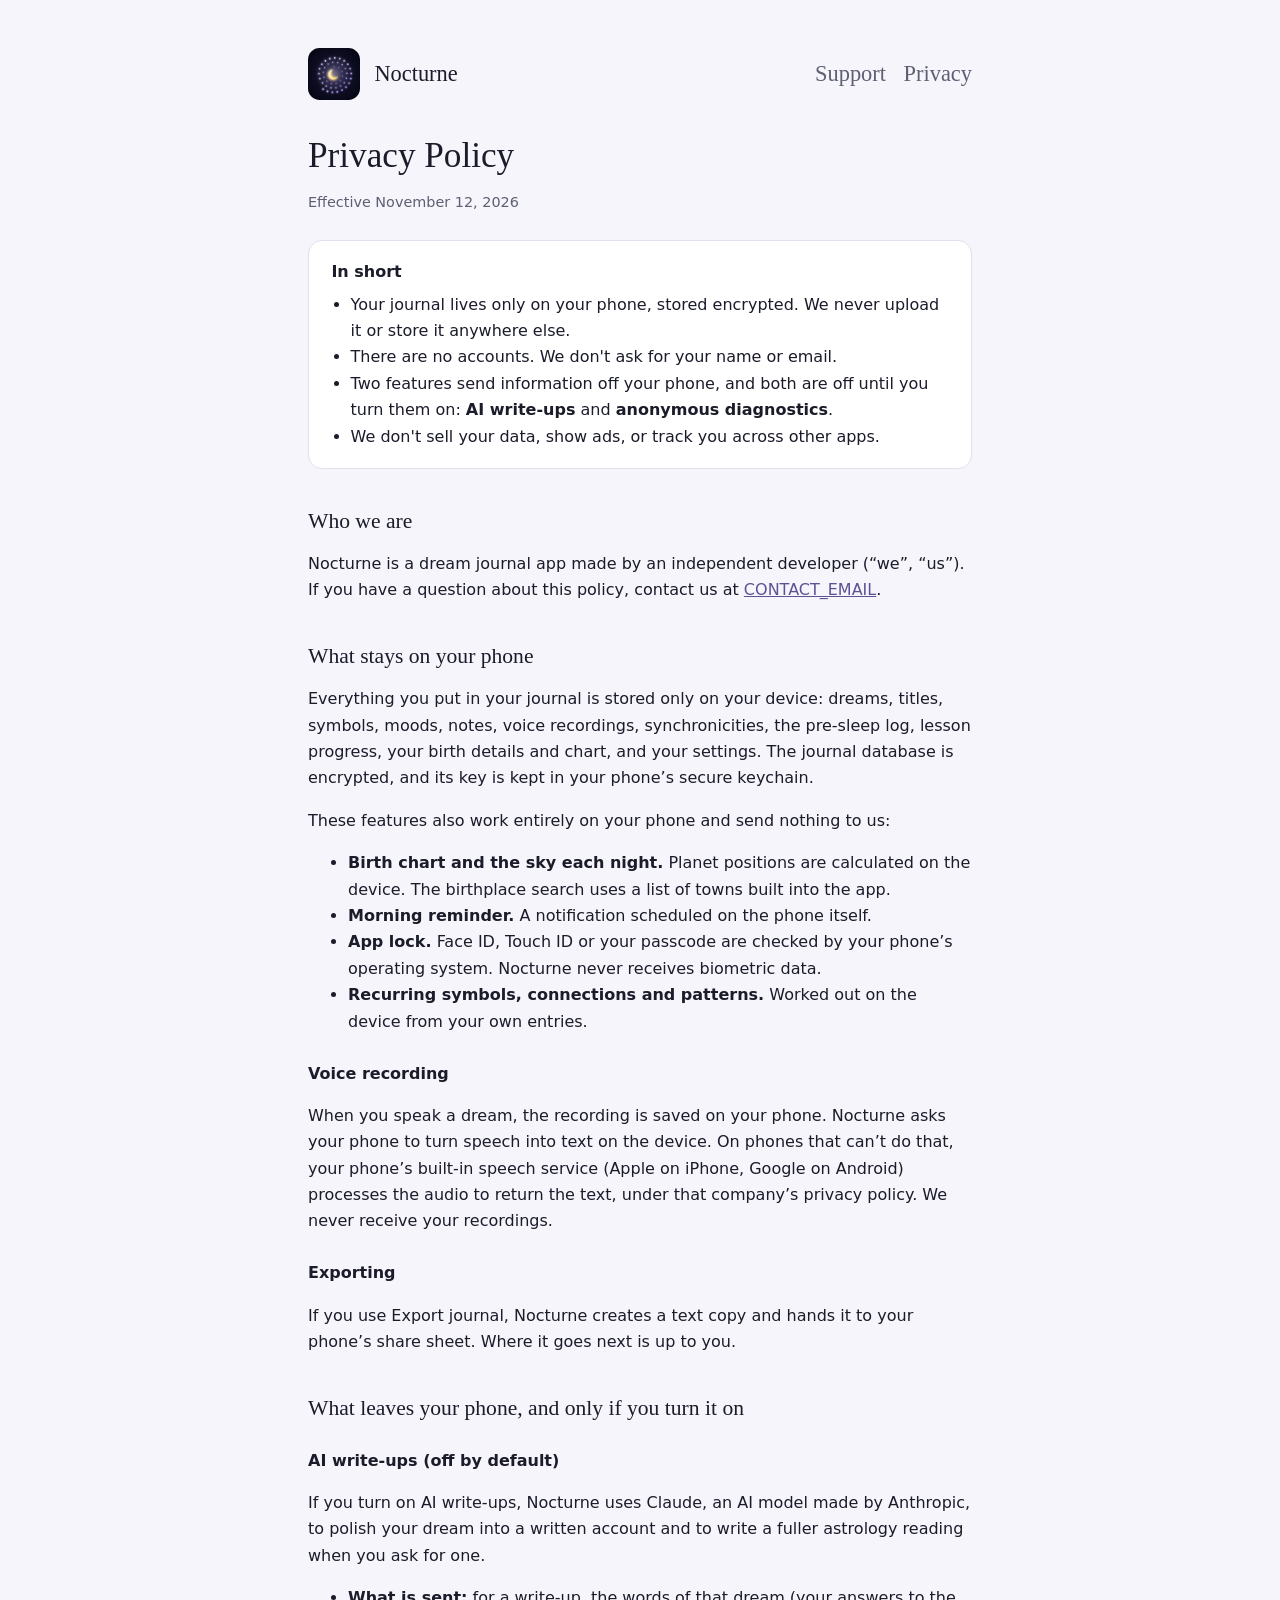
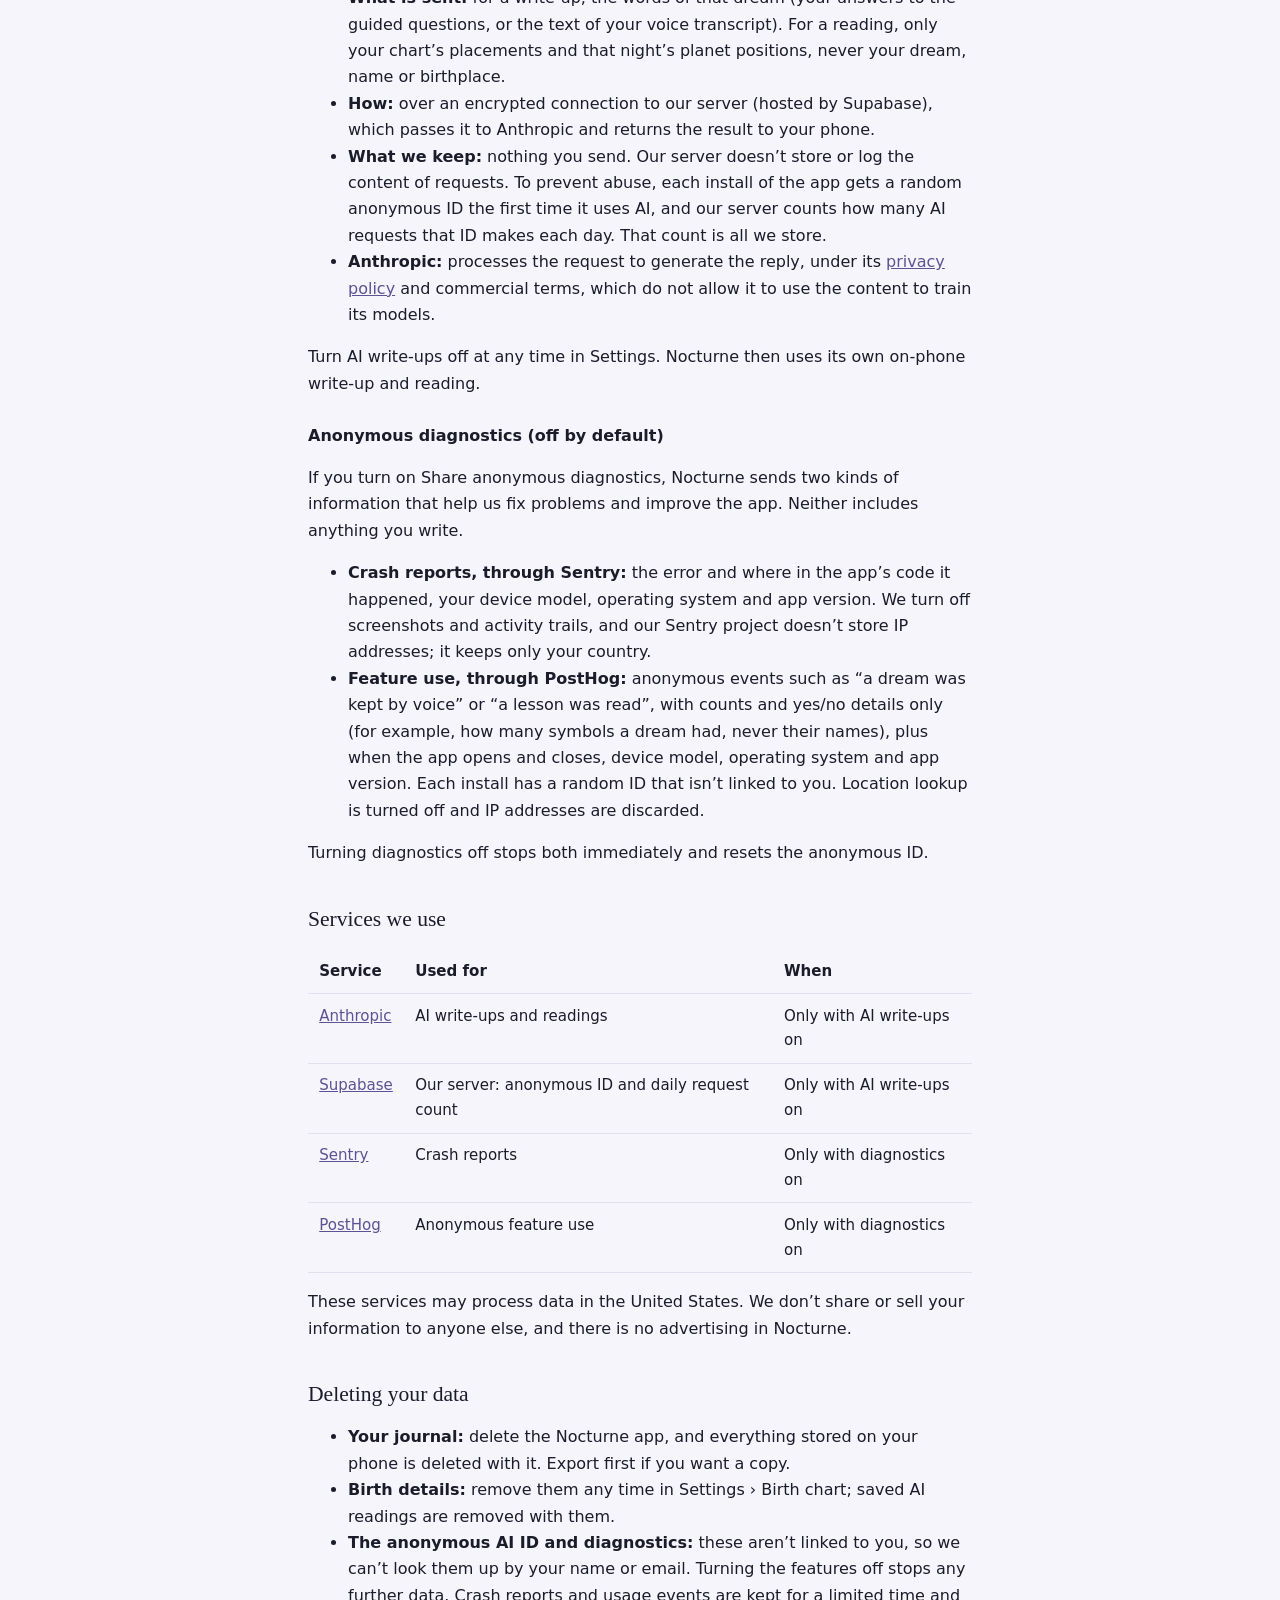
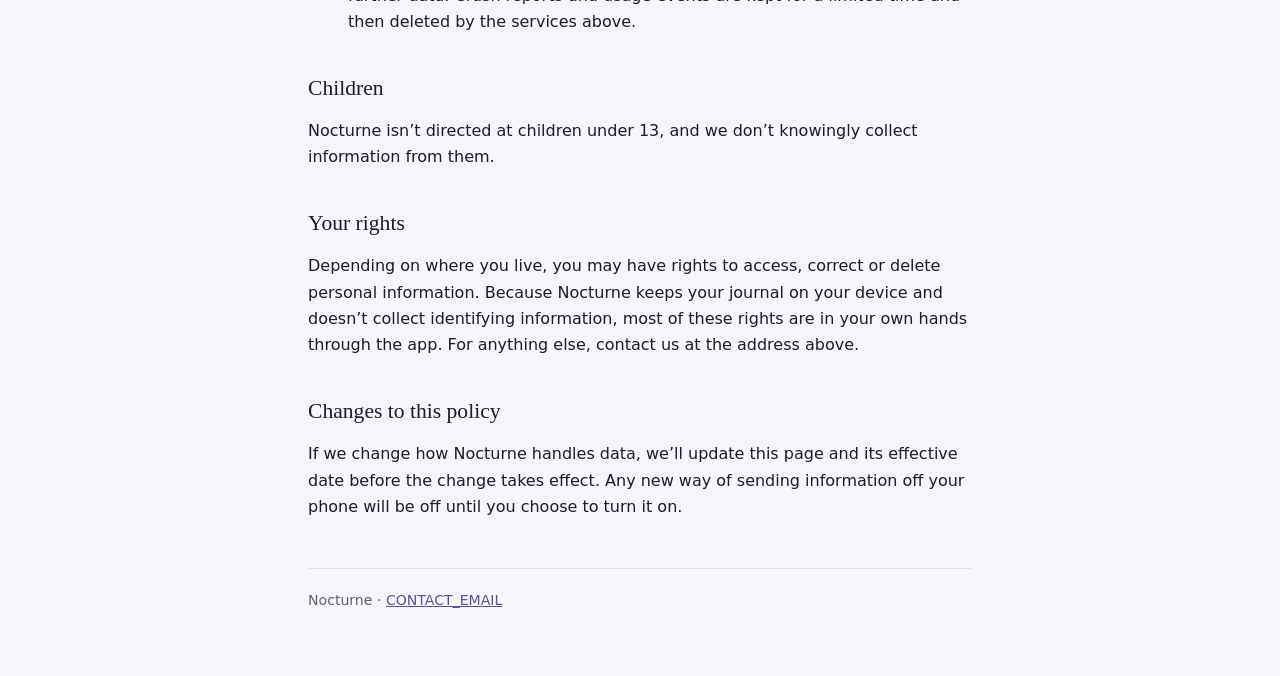
==== privacy/index.html @ dde74344 "Nocturne website: support page and privacy policy Co-Authored-By: Claude Opus 5.5 <noreply@anthropic" ====
<!doctype html>
<html lang="en">
<head>
<meta charset="utf-8">
<meta name="viewport" content="width=device-width, initial-scale=1, viewport-fit=cover">
<title>Privacy Policy · Nocturne</title>
<meta name="description" content="How Nocturne, the dream journal, handles your data.">
<link rel="icon" href="../icon.png">
<link rel="stylesheet" href="../style.css">
</head>
<body>
<div class="wrap">
  <header>
    <img src="../icon.png" alt="">
    <a href="../">Nocturne</a>
    <nav><a href="../">Support</a><a href="./">Privacy</a></nav>
  </header>

  <h1>Privacy Policy</h1>
  <p class="updated">Effective November 12, 2026</p>

  <div class="summary">
    <strong>In short</strong>
    <ul>
      <li>Your journal lives only on your phone, stored encrypted. We never upload it or store it anywhere else.</li>
      <li>There are no accounts. We don't ask for your name or email.</li>
      <li>Two features send information off your phone, and both are off until you turn them on: <strong>AI write-ups</strong> and <strong>anonymous diagnostics</strong>.</li>
      <li>We don't sell your data, show ads, or track you across other apps.</li>
    </ul>
  </div>

  <h2>Who we are</h2>
  <p>Nocturne is a dream journal app made by an independent developer (“we”, “us”). If you have a question about this policy, contact us at <a href="mailto:CONTACT_EMAIL">CONTACT_EMAIL</a>.</p>

  <h2>What stays on your phone</h2>
  <p>Everything you put in your journal is stored only on your device: dreams, titles, symbols, moods, notes, voice recordings, synchronicities, the pre-sleep log, lesson progress, your birth details and chart, and your settings. The journal database is encrypted, and its key is kept in your phone’s secure keychain.</p>
  <p>These features also work entirely on your phone and send nothing to us:</p>
  <ul>
    <li><strong>Birth chart and the sky each night.</strong> Planet positions are calculated on the device. The birthplace search uses a list of towns built into the app.</li>
    <li><strong>Morning reminder.</strong> A notification scheduled on the phone itself.</li>
    <li><strong>App lock.</strong> Face ID, Touch ID or your passcode are checked by your phone’s operating system. Nocturne never receives biometric data.</li>
    <li><strong>Recurring symbols, connections and patterns.</strong> Worked out on the device from your own entries.</li>
  </ul>

  <h3>Voice recording</h3>
  <p>When you speak a dream, the recording is saved on your phone. Nocturne asks your phone to turn speech into text on the device. On phones that can’t do that, your phone’s built-in speech service (Apple on iPhone, Google on Android) processes the audio to return the text, under that company’s privacy policy. We never receive your recordings.</p>

  <h3>Exporting</h3>
  <p>If you use Export journal, Nocturne creates a text copy and hands it to your phone’s share sheet. Where it goes next is up to you.</p>

  <h2>What leaves your phone, and only if you turn it on</h2>

  <h3>AI write-ups (off by default)</h3>
  <p>If you turn on AI write-ups, Nocturne uses Claude, an AI model made by Anthropic, to polish your dream into a written account and to write a fuller astrology reading when you ask for one.</p>
  <ul>
    <li><strong>What is sent:</strong> for a write-up, the words of that dream (your answers to the guided questions, or the text of your voice transcript). For a reading, only your chart’s placements and that night’s planet positions, never your dream, name or birthplace.</li>
    <li><strong>How:</strong> over an encrypted connection to our server (hosted by Supabase), which passes it to Anthropic and returns the result to your phone.</li>
    <li><strong>What we keep:</strong> nothing you send. Our server doesn’t store or log the content of requests. To prevent abuse, each install of the app gets a random anonymous ID the first time it uses AI, and our server counts how many AI requests that ID makes each day. That count is all we store.</li>
    <li><strong>Anthropic:</strong> processes the request to generate the reply, under its <a href="https://www.anthropic.com/legal/privacy">privacy policy</a> and commercial terms, which do not allow it to use the content to train its models.</li>
  </ul>
  <p>Turn AI write-ups off at any time in Settings. Nocturne then uses its own on-phone write-up and reading.</p>

  <h3>Anonymous diagnostics (off by default)</h3>
  <p>If you turn on Share anonymous diagnostics, Nocturne sends two kinds of information that help us fix problems and improve the app. Neither includes anything you write.</p>
  <ul>
    <li><strong>Crash reports, through Sentry:</strong> the error and where in the app’s code it happened, your device model, operating system and app version. We turn off screenshots and activity trails, and our Sentry project doesn’t store IP addresses; it keeps only your country.</li>
    <li><strong>Feature use, through PostHog:</strong> anonymous events such as “a dream was kept by voice” or “a lesson was read”, with counts and yes/no details only (for example, how many symbols a dream had, never their names), plus when the app opens and closes, device model, operating system and app version. Each install has a random ID that isn’t linked to you. Location lookup is turned off and IP addresses are discarded.</li>
  </ul>
  <p>Turning diagnostics off stops both immediately and resets the anonymous ID.</p>

  <h2>Services we use</h2>
  <div class="table">
    <table>
      <thead><tr><th>Service</th><th>Used for</th><th>When</th></tr></thead>
      <tbody>
        <tr><td><a href="https://www.anthropic.com/legal/privacy">Anthropic</a></td><td>AI write-ups and readings</td><td>Only with AI write-ups on</td></tr>
        <tr><td><a href="https://supabase.com/privacy">Supabase</a></td><td>Our server: anonymous ID and daily request count</td><td>Only with AI write-ups on</td></tr>
        <tr><td><a href="https://sentry.io/privacy/">Sentry</a></td><td>Crash reports</td><td>Only with diagnostics on</td></tr>
        <tr><td><a href="https://posthog.com/privacy">PostHog</a></td><td>Anonymous feature use</td><td>Only with diagnostics on</td></tr>
      </tbody>
    </table>
  </div>
  <p>These services may process data in the United States. We don’t share or sell your information to anyone else, and there is no advertising in Nocturne.</p>

  <h2>Deleting your data</h2>
  <ul>
    <li><strong>Your journal:</strong> delete the Nocturne app, and everything stored on your phone is deleted with it. Export first if you want a copy.</li>
    <li><strong>Birth details:</strong> remove them any time in Settings › Birth chart; saved AI readings are removed with them.</li>
    <li><strong>The anonymous AI ID and diagnostics:</strong> these aren’t linked to you, so we can’t look them up by your name or email. Turning the features off stops any further data. Crash reports and usage events are kept for a limited time and then deleted by the services above.</li>
  </ul>

  <h2>Children</h2>
  <p>Nocturne isn’t directed at children under 13, and we don’t knowingly collect information from them.</p>

  <h2>Your rights</h2>
  <p>Depending on where you live, you may have rights to access, correct or delete personal information. Because Nocturne keeps your journal on your device and doesn’t collect identifying information, most of these rights are in your own hands through the app. For anything else, contact us at the address above.</p>

  <h2>Changes to this policy</h2>
  <p>If we change how Nocturne handles data, we’ll update this page and its effective date before the change takes effect. Any new way of sending information off your phone will be off until you choose to turn it on.</p>

  <footer>Nocturne · <a href="mailto:CONTACT_EMAIL">CONTACT_EMAIL</a></footer>
</div>
</body>
</html>
---- style.css ----
/* Nocturne site: the app's night palette, readable in light and dark. */
:root {
  --bg: #f6f5fb;
  --surface: #ffffff;
  --ink: #1b1c2a;
  --muted: #5d6072;
  --rule: #e2e0ee;
  --accent: #5d5294;
  --moon: #b8862b;
  --display: "Iowan Old Style", "Palatino Linotype", Georgia, serif;
  --body: -apple-system, "Segoe UI", system-ui, Roboto, sans-serif;
  color-scheme: light;
}
@media (prefers-color-scheme: dark) {
  :root {
    --bg: #161826;
    --surface: #1e2030;
    --ink: #e4e7f5;
    --muted: #9a9eb3;
    --rule: #2e3142;
    --accent: #b5abfc;
    --moon: #ffe49a;
    color-scheme: dark;
  }
}
* { box-sizing: border-box; }
body {
  margin: 0;
  background: var(--bg);
  color: var(--ink);
  font: 16px/1.65 var(--body);
}
.wrap {
  max-width: 44rem;
  margin: 0 auto;
  padding-block: 3rem 4rem;
  padding-left: max(1.25rem, env(safe-area-inset-left, 0px));
  padding-right: max(1.25rem, env(safe-area-inset-right, 0px));
}
header { display: flex; align-items: center; gap: 0.9rem; margin-bottom: 2.25rem; }
header img { width: 3.25rem; height: 3.25rem; border-radius: 22.37%; }
header a { color: inherit; text-decoration: none; font: 1.4rem/1 var(--display); }
nav { margin-left: auto; display: flex; gap: 1.1rem; font-size: 0.92rem; }
nav a { color: var(--muted); }
h1 { font: 400 2.2rem/1.15 var(--display); margin: 0 0 0.4rem; text-wrap: balance; }
h2 { font: 400 1.35rem/1.3 var(--display); margin: 2.4rem 0 0.6rem; }
h3 { font-size: 1rem; margin: 1.6rem 0 0.4rem; }
p, li { color: var(--ink); }
.lede { color: var(--muted); font-size: 1.05rem; }
.updated { color: var(--muted); font-size: 0.9rem; }
a { color: var(--accent); }
.summary {
  background: var(--surface);
  border: 1px solid var(--rule);
  border-radius: 14px;
  padding: 1.1rem 1.4rem;
  margin: 1.6rem 0;
}
.summary ul { margin: 0.4rem 0 0; padding-left: 1.2rem; }
table { width: 100%; border-collapse: collapse; font-size: 0.94rem; }
.table { overflow-x: auto; margin: 1rem 0; }
th, td { text-align: left; vertical-align: top; padding: 0.6rem 0.7rem; border-bottom: 1px solid var(--rule); }
th { font-weight: 600; }
footer { margin-top: 3rem; padding-top: 1.2rem; border-top: 1px solid var(--rule); color: var(--muted); font-size: 0.88rem; }
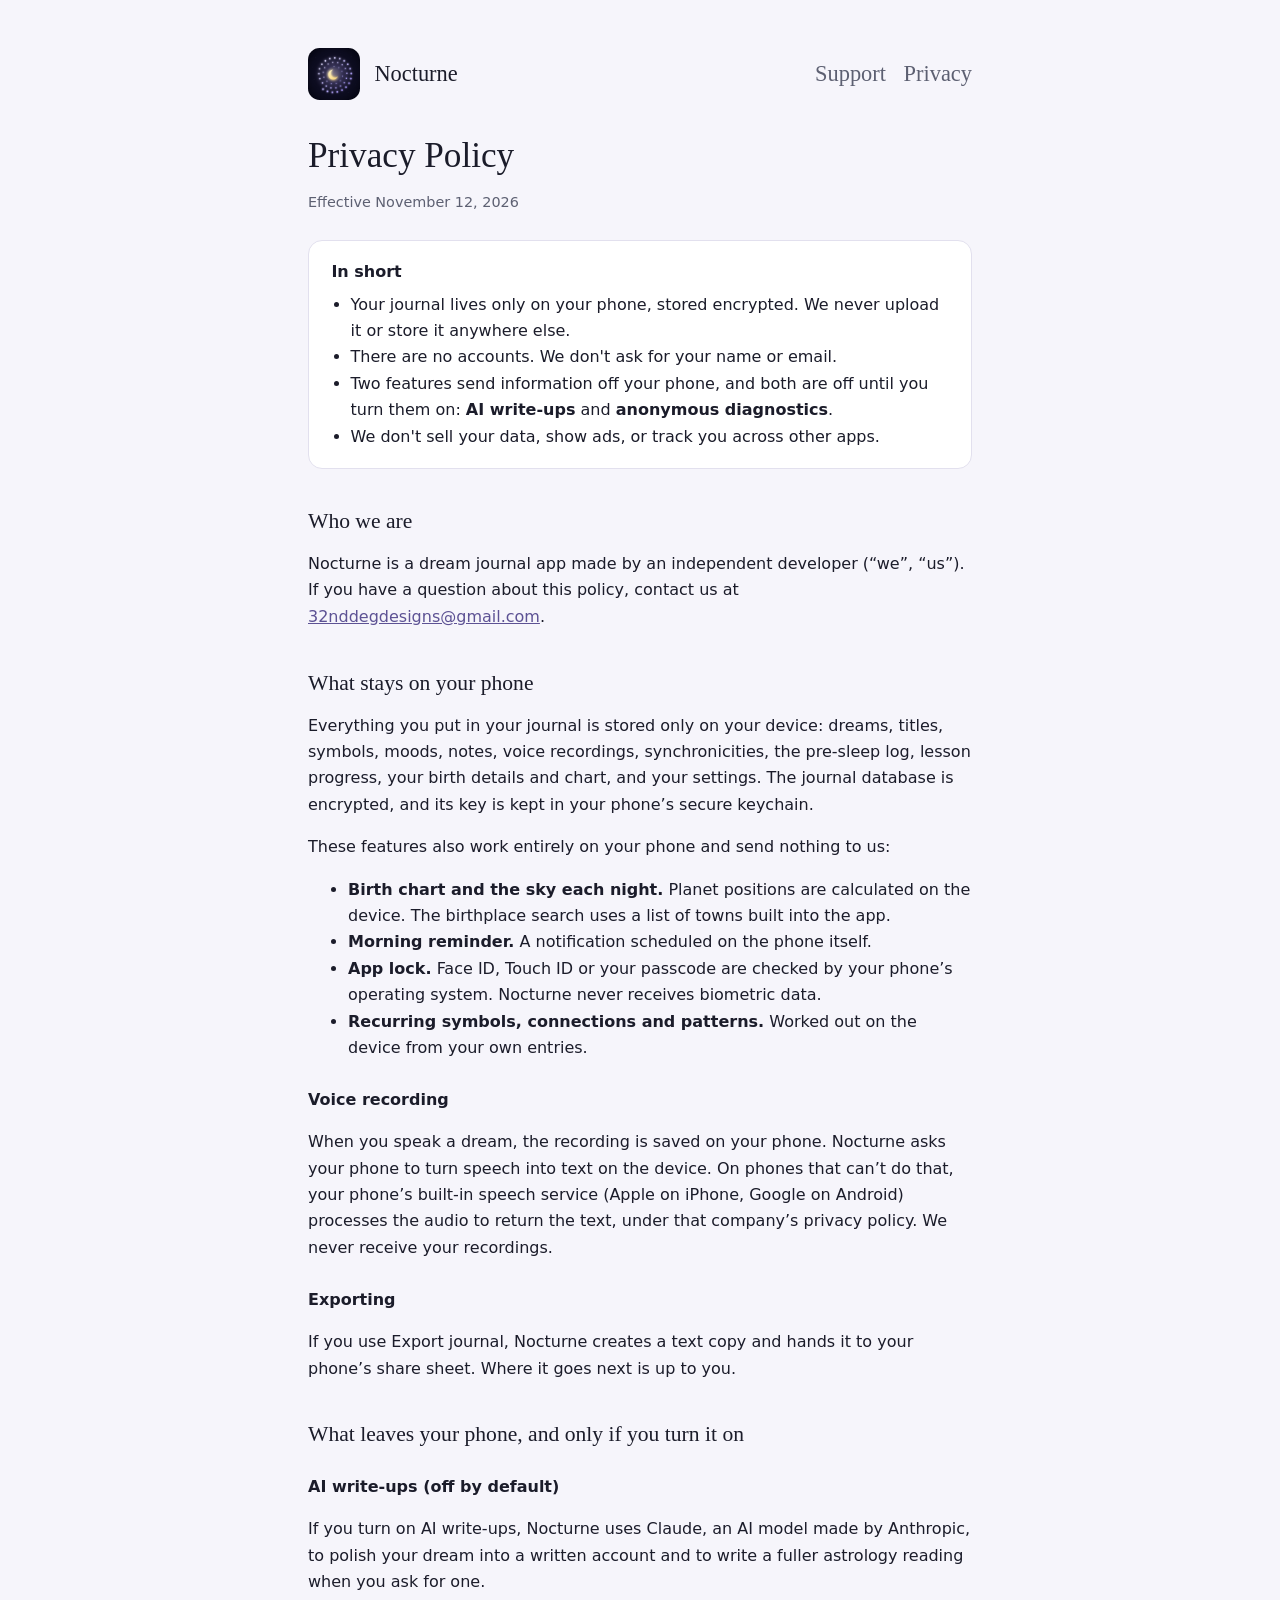
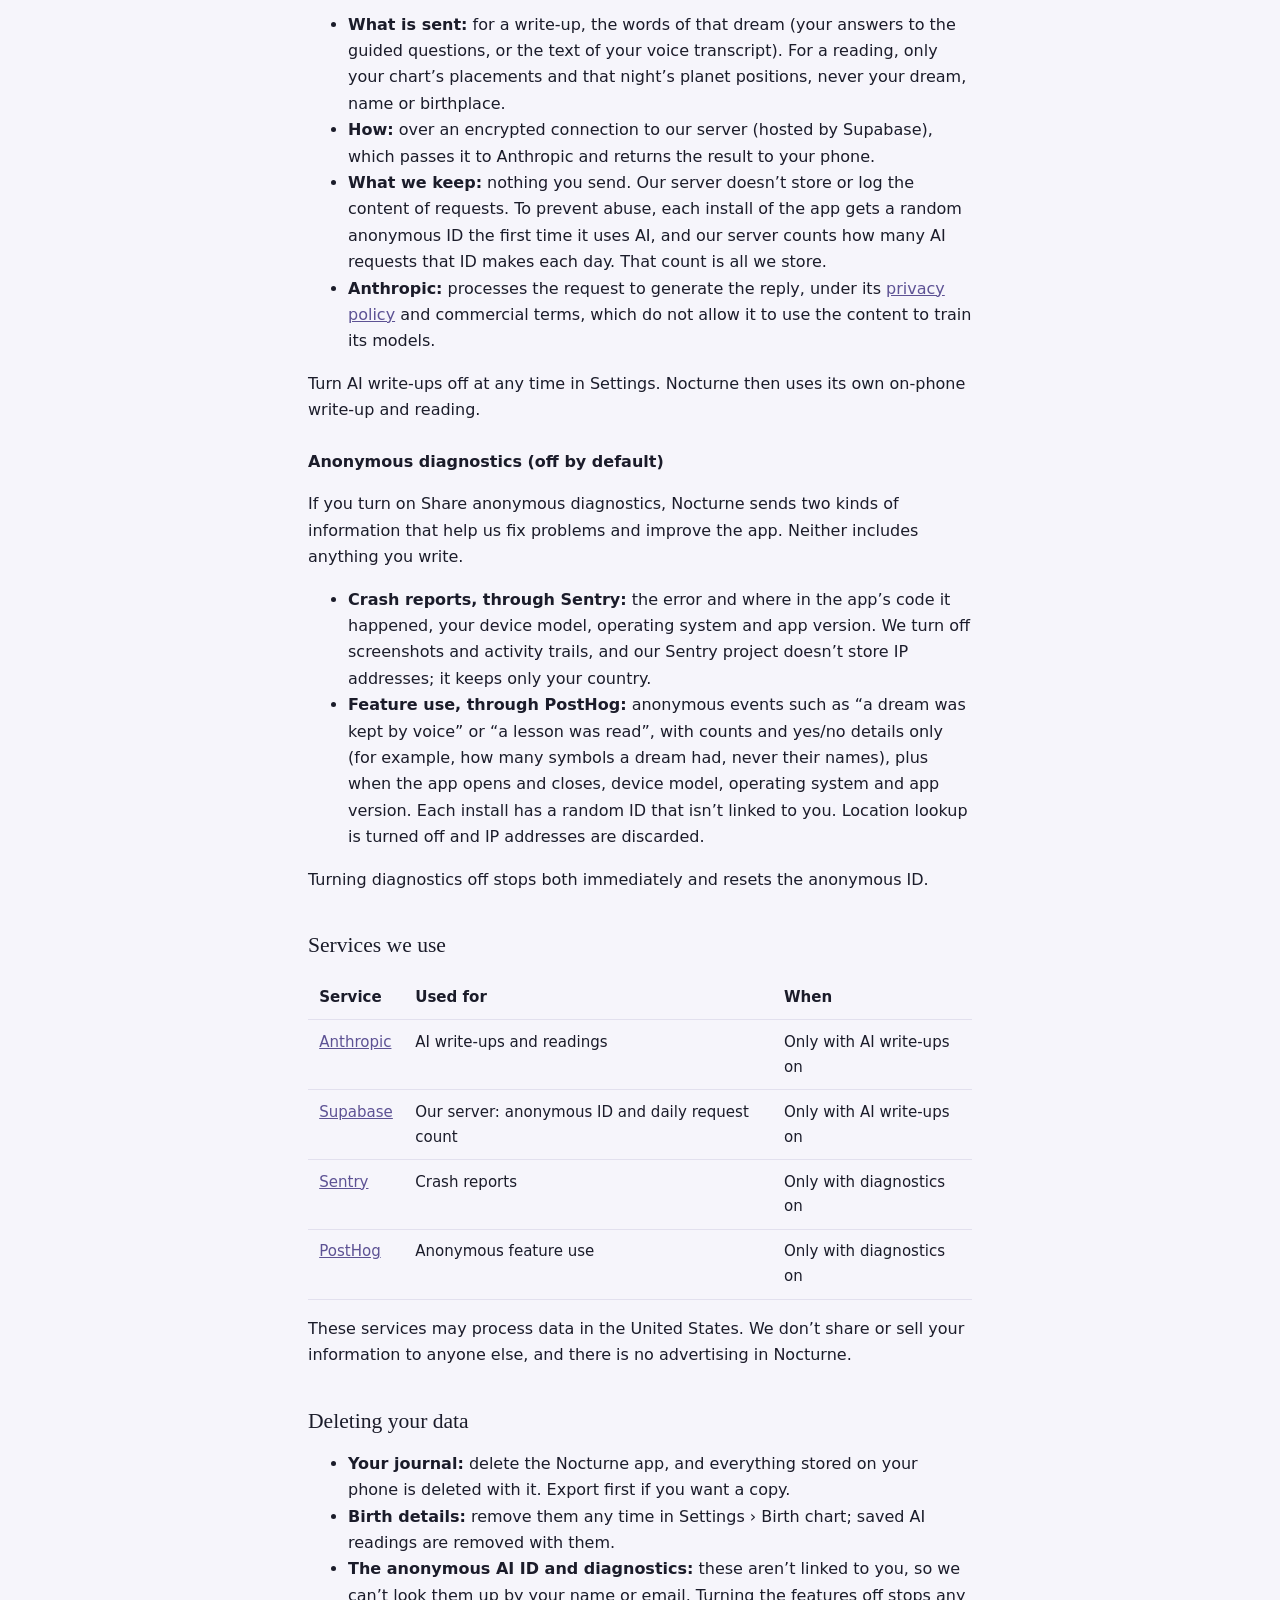
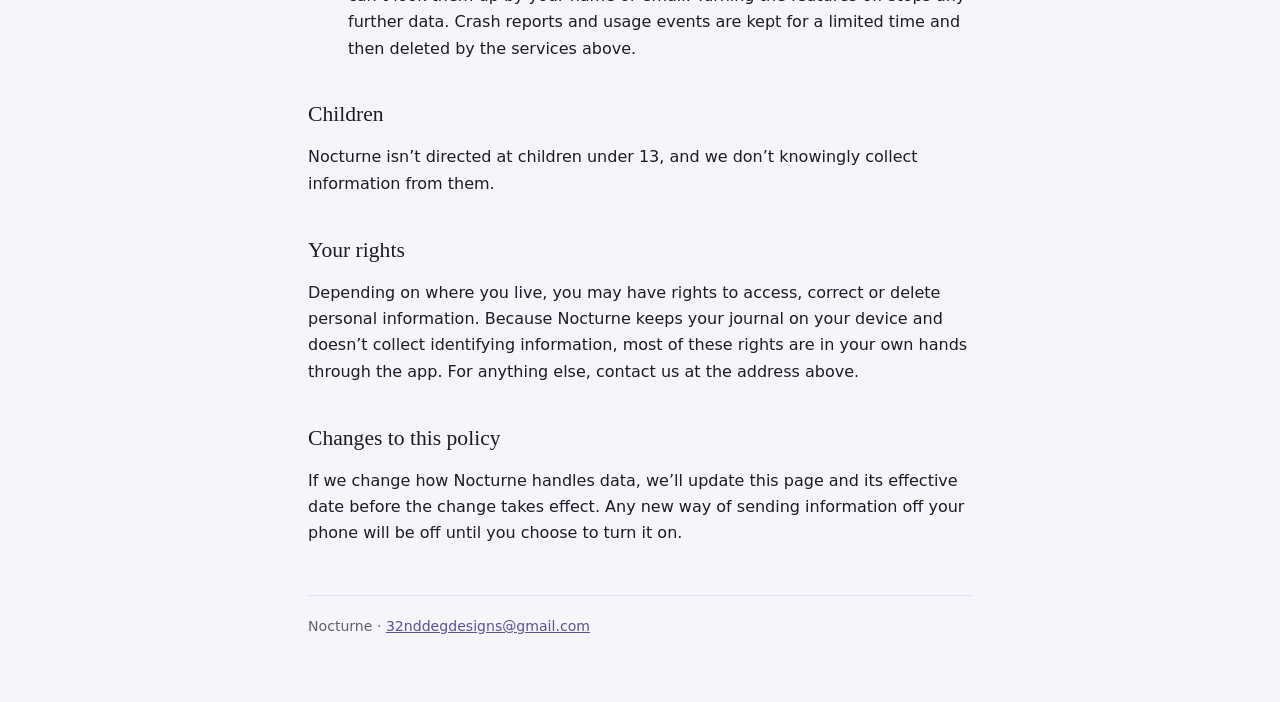
==== commit bd99df31: "Contact email: 32nddegdesigns@gmail.com Co-Authored-By: Claude Opus 5.5 <noreply@anthropic.com>" ====
--- a/privacy/index.html
+++ b/privacy/index.html
@@ -30,7 +30,7 @@
   </div>
 
   <h2>Who we are</h2>
-  <p>Nocturne is a dream journal app made by an independent developer (“we”, “us”). If you have a question about this policy, contact us at <a href="mailto:CONTACT_EMAIL">CONTACT_EMAIL</a>.</p>
+  <p>Nocturne is a dream journal app made by an independent developer (“we”, “us”). If you have a question about this policy, contact us at <a href="mailto:32nddegdesigns@gmail.com">32nddegdesigns@gmail.com</a>.</p>
 
   <h2>What stays on your phone</h2>
   <p>Everything you put in your journal is stored only on your device: dreams, titles, symbols, moods, notes, voice recordings, synchronicities, the pre-sleep log, lesson progress, your birth details and chart, and your settings. The journal database is encrypted, and its key is kept in your phone’s secure keychain.</p>
@@ -98,7 +98,7 @@
   <h2>Changes to this policy</h2>
   <p>If we change how Nocturne handles data, we’ll update this page and its effective date before the change takes effect. Any new way of sending information off your phone will be off until you choose to turn it on.</p>
 
-  <footer>Nocturne · <a href="mailto:CONTACT_EMAIL">CONTACT_EMAIL</a></footer>
+  <footer>Nocturne · <a href="mailto:32nddegdesigns@gmail.com">32nddegdesigns@gmail.com</a></footer>
 </div>
 </body>
 </html>
